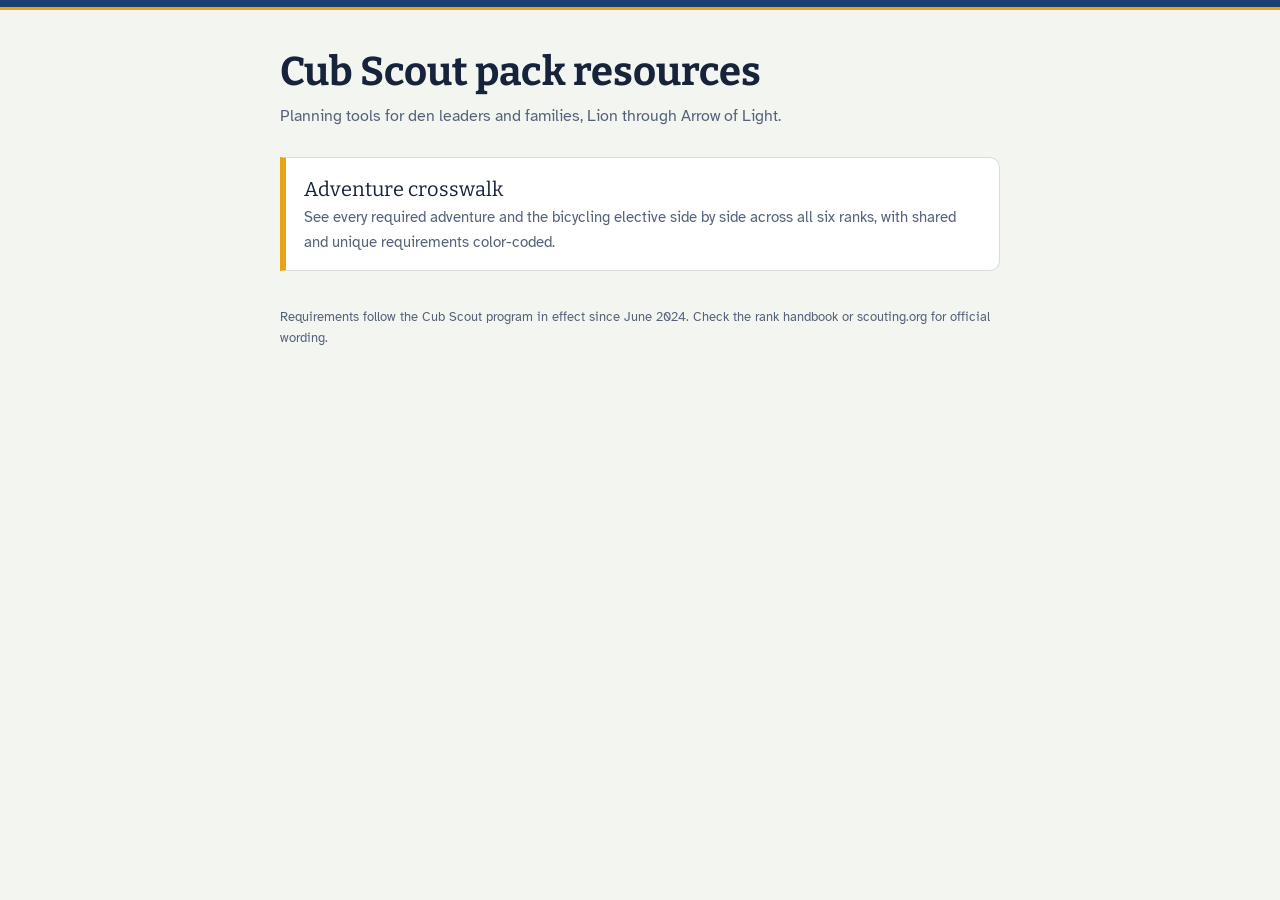
==== index.html @ 6aa800fe "first commit" ====
<!DOCTYPE html>
<html lang="en">
<head>
<meta charset="utf-8">
<meta name="viewport" content="width=device-width, initial-scale=1, viewport-fit=cover">
<title>Cub Scout pack resources</title>
<link rel="preconnect" href="https://fonts.googleapis.com">
<link rel="preconnect" href="https://fonts.gstatic.com" crossorigin>
<link href="https://fonts.googleapis.com/css2?family=Bitter:wght@700&family=Atkinson+Hyperlegible:wght@400;700&display=swap" rel="stylesheet">
<style>
:root{color-scheme:light;--bg:#F3F5F1;--panel:#FFFFFF;--ink:#16233A;--muted:#55627A;--line:#D9DED6;--strap:#1B3F73;--gold:#E8A317;box-sizing:border-box;padding-top:env(safe-area-inset-top,0px);padding-bottom:env(safe-area-inset-bottom,0px)}
@media (prefers-color-scheme: dark){:root{color-scheme:dark;--bg:#0F1726;--panel:#16213A;--ink:#EEF1F6;--muted:#A8B3C7;--line:#2A3654;--strap:#0A2448;--gold:#F0B437}}
*,*::before,*::after{box-sizing:inherit}
body{margin:0;background:var(--bg);color:var(--ink);font-family:"Atkinson Hyperlegible",system-ui,-apple-system,"Segoe UI",sans-serif;line-height:1.55}
.band{height:10px;background:var(--strap);border-bottom:3px solid var(--gold)}
.wrap{max-width:760px;margin:0 auto;padding:40px 20px 56px}
h1{font-family:Bitter,Georgia,serif;font-size:clamp(28px,4.4vw,40px);line-height:1.1;margin:0 0 10px}
.lede{color:var(--muted);margin:0 0 28px;max-width:60ch}
ul{list-style:none;margin:0;padding:0;display:grid;gap:12px}
a.card{display:block;background:var(--panel);border:1px solid var(--line);border-left:6px solid var(--gold);border-radius:0 10px 10px 0;padding:16px 18px;color:inherit;text-decoration:none}
a.card:hover{border-color:var(--strap);border-left-color:var(--gold)}
a.card:focus-visible{outline:3px solid var(--gold);outline-offset:2px}
.t{font-family:Bitter,Georgia,serif;font-size:20px;display:block}
.d{color:var(--muted);font-size:15px}
footer{color:var(--muted);font-size:13px;margin-top:36px}
</style>
</head>
<body>
<div class="band"></div>
<main class="wrap">
  <h1>Cub Scout pack resources</h1>
  <p class="lede">Planning tools for den leaders and families, Lion through Arrow of Light.</p>
  <ul>
    <li><a class="card" href="adventure-crosswalk/"><span class="t">Adventure crosswalk</span><span class="d">See every required adventure and the bicycling elective side by side across all six ranks, with shared and unique requirements color-coded.</span></a></li>
  </ul>
  <footer>Requirements follow the Cub Scout program in effect since June 2024. Check the rank handbook or scouting.org for official wording.</footer>
</main>
</body>
</html>
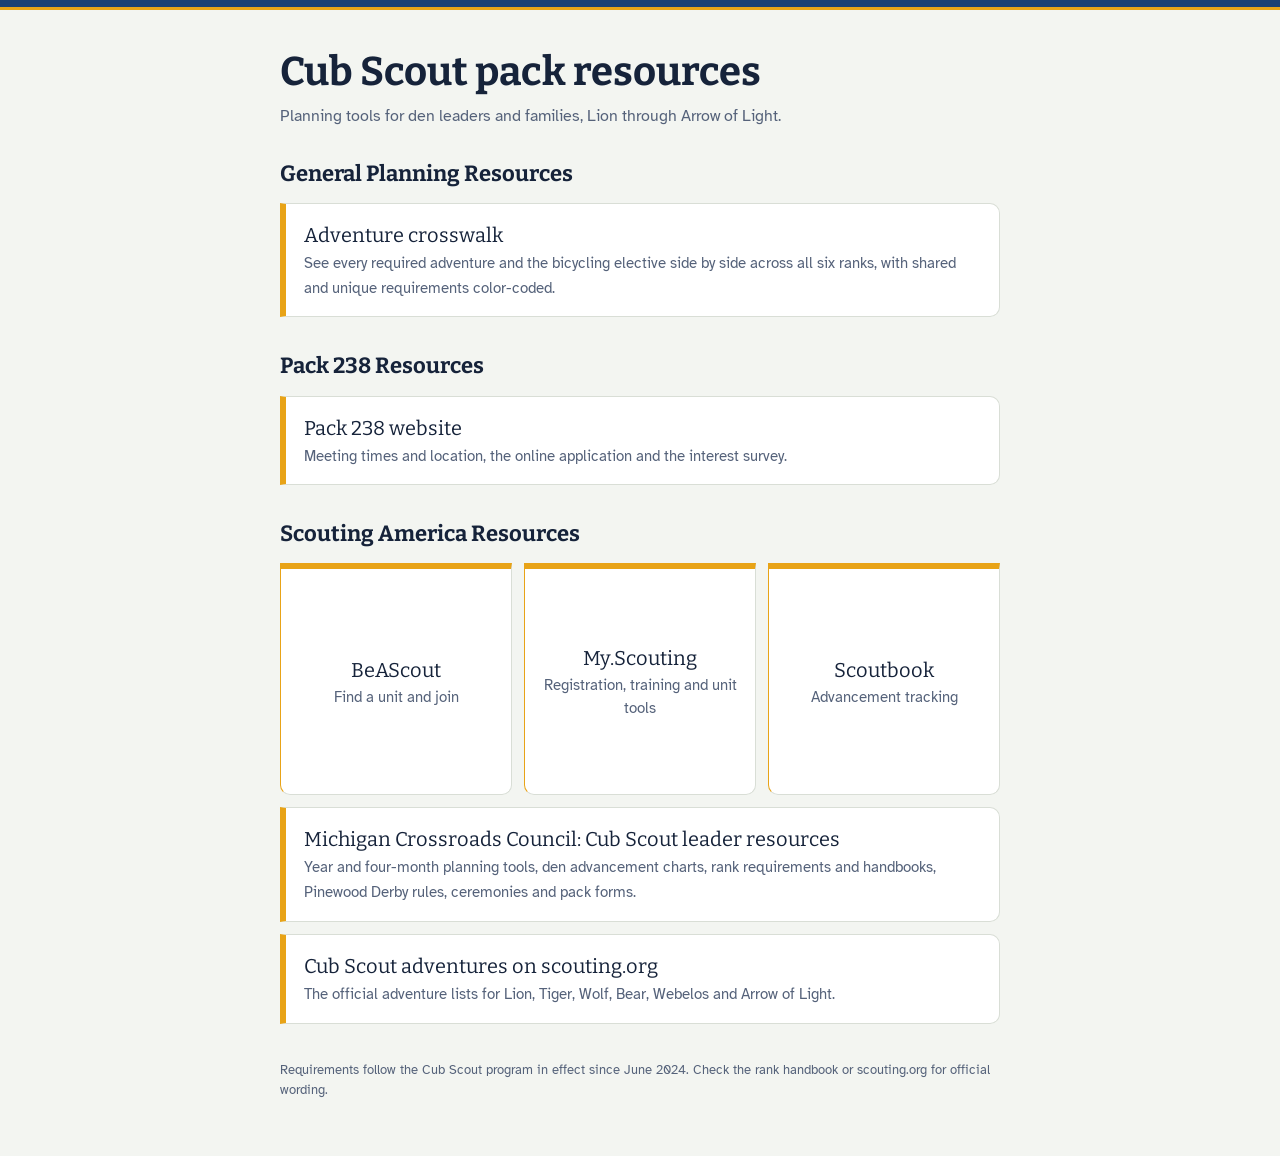
==== commit 95394a9c: "Link to outside resources" ====
--- a/index.html
+++ b/index.html
@@ -22,6 +22,13 @@
 a.card:focus-visible{outline:3px solid var(--gold);outline-offset:2px}
 .t{font-family:Bitter,Georgia,serif;font-size:20px;display:block}
 .d{color:var(--muted);font-size:15px}
+h2{font-family:Bitter,Georgia,serif;font-size:22px;margin:32px 0 12px}
+h2:first-of-type{margin-top:0}
+ul.tiles{grid-template-columns:repeat(3,1fr)}
+a.tile{display:flex;flex-direction:column;justify-content:center;aspect-ratio:1;border-left-width:1px;border-top:6px solid var(--gold);border-radius:0 0 10px 10px;text-align:center}
+a.tile:hover{border-top-color:var(--gold)}
+a.tile .t{font-size:clamp(15px,3.6vw,20px);overflow-wrap:anywhere}
+@media (max-width:420px){ul.tiles{grid-template-columns:1fr}a.tile{aspect-ratio:auto}}
 footer{color:var(--muted);font-size:13px;margin-top:36px}
 </style>
 </head>
@@ -30,8 +37,25 @@
 <main class="wrap">
   <h1>Cub Scout pack resources</h1>
   <p class="lede">Planning tools for den leaders and families, Lion through Arrow of Light.</p>
+  <h2>General Planning Resources</h2>
   <ul>
     <li><a class="card" href="adventure-crosswalk/"><span class="t">Adventure crosswalk</span><span class="d">See every required adventure and the bicycling elective side by side across all six ranks, with shared and unique requirements color-coded.</span></a></li>
+  </ul>
+
+  <h2>Pack 238 Resources</h2>
+  <ul>
+    <li><a class="card" href="https://www.pack238.org" target="_blank" rel="noopener"><span class="t">Pack 238 website</span><span class="d">Meeting times and location, the online application and the interest survey.</span></a></li>
+  </ul>
+
+  <h2>Scouting America Resources</h2>
+  <ul class="tiles">
+    <li><a class="card tile" href="https://beascout.org" target="_blank" rel="noopener"><span class="t">BeAScout</span><span class="d">Find a unit and join</span></a></li>
+    <li><a class="card tile" href="https://my.scouting.org" target="_blank" rel="noopener"><span class="t">My.Scouting</span><span class="d">Registration, training and unit tools</span></a></li>
+    <li><a class="card tile" href="https://scoutbook.scouting.org" target="_blank" rel="noopener"><span class="t">Scoutbook</span><span class="d">Advancement tracking</span></a></li>
+  </ul>
+  <ul style="margin-top:12px">
+    <li><a class="card" href="https://michiganscouting.org/cub-scout-leader-resources/" target="_blank" rel="noopener"><span class="t">Michigan Crossroads Council: Cub Scout leader resources</span><span class="d">Year and four-month planning tools, den advancement charts, rank requirements and handbooks, Pinewood Derby rules, ceremonies and pack forms.</span></a></li>
+    <li><a class="card" href="https://www.scouting.org/programs/cub-scouts/adventures/" target="_blank" rel="noopener"><span class="t">Cub Scout adventures on scouting.org</span><span class="d">The official adventure lists for Lion, Tiger, Wolf, Bear, Webelos and Arrow of Light.</span></a></li>
   </ul>
   <footer>Requirements follow the Cub Scout program in effect since June 2024. Check the rank handbook or scouting.org for official wording.</footer>
 </main>
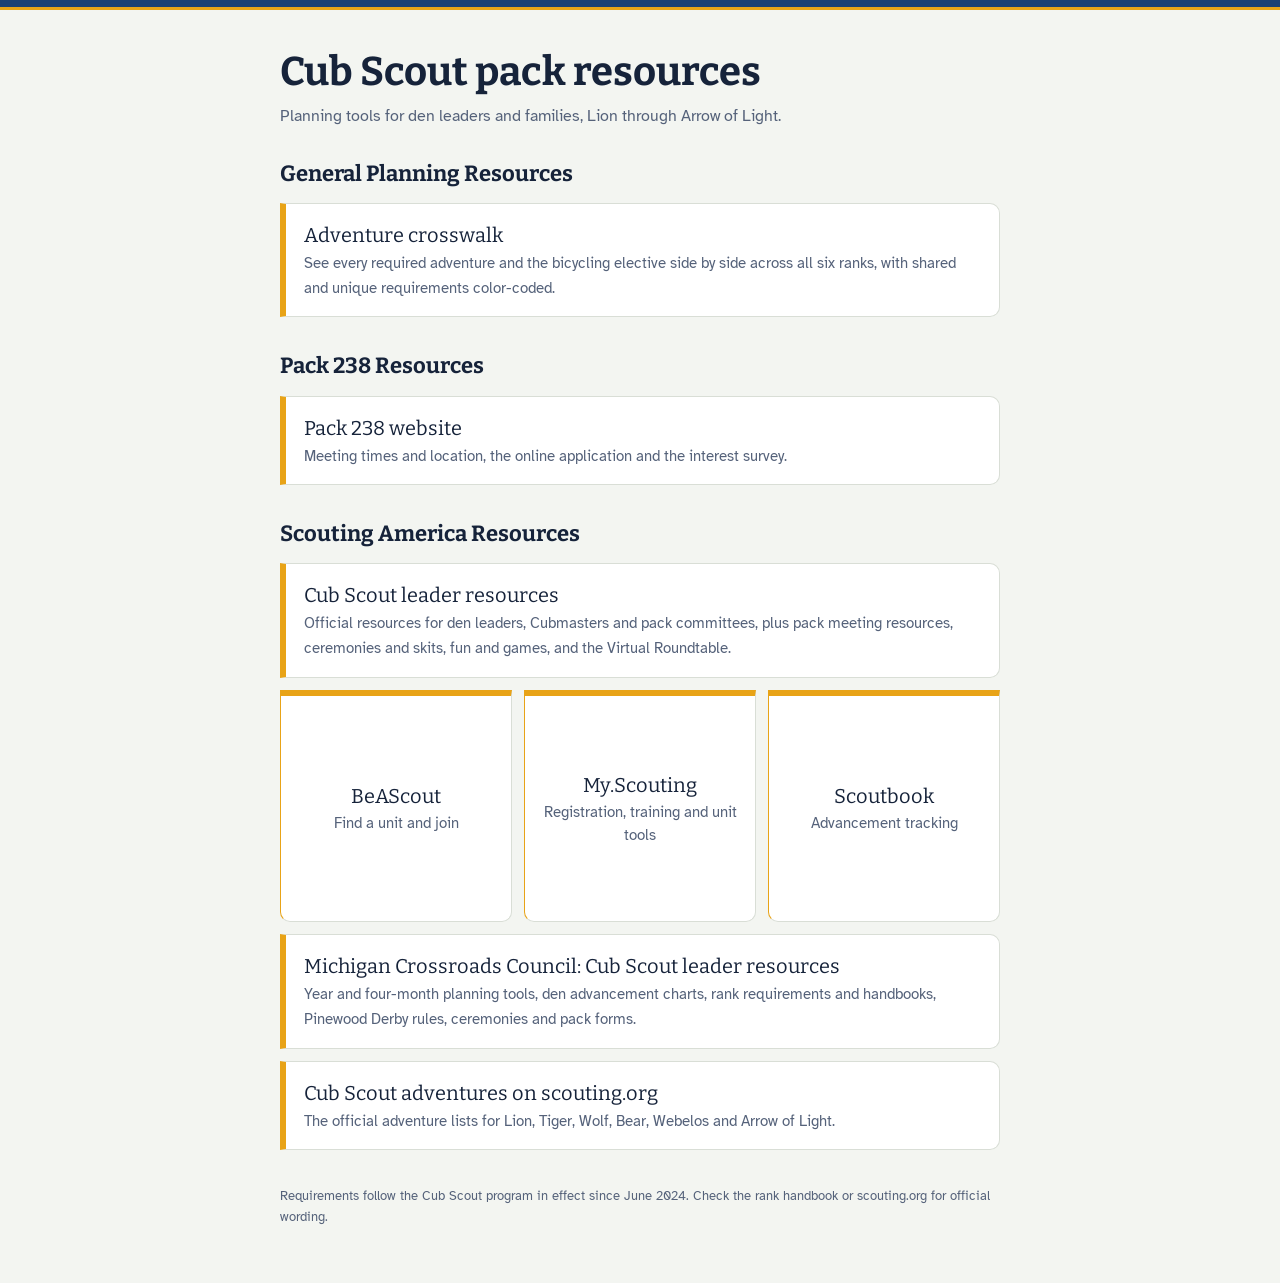
==== commit cf61af85: "Index: add Cub Scout leader resources tile Co-Authored-By: Claude Sonnet 5.5 <noreply@anthropic.com>" ====
--- a/index.html
+++ b/index.html
@@ -4,6 +4,9 @@
 <meta charset="utf-8">
 <meta name="viewport" content="width=device-width, initial-scale=1, viewport-fit=cover">
 <title>Cub Scout pack resources</title>
+<link rel="icon" href="favicon.svg" type="image/svg+xml">
+<link rel="icon" href="favicon.ico" sizes="48x48">
+<link rel="apple-touch-icon" href="apple-touch-icon.png">
 <link rel="preconnect" href="https://fonts.googleapis.com">
 <link rel="preconnect" href="https://fonts.gstatic.com" crossorigin>
 <link href="https://fonts.googleapis.com/css2?family=Bitter:wght@700&family=Atkinson+Hyperlegible:wght@400;700&display=swap" rel="stylesheet">
@@ -48,6 +51,9 @@
   </ul>
 
   <h2>Scouting America Resources</h2>
+  <ul style="margin-bottom:12px">
+    <li><a class="card" href="https://www.scouting.org/programs/cub-scouts/leader-resources/" target="_blank" rel="noopener"><span class="t">Cub Scout leader resources</span><span class="d">Official resources for den leaders, Cubmasters and pack committees, plus pack meeting resources, ceremonies and skits, fun and games, and the Virtual Roundtable.</span></a></li>
+  </ul>
   <ul class="tiles">
     <li><a class="card tile" href="https://beascout.org" target="_blank" rel="noopener"><span class="t">BeAScout</span><span class="d">Find a unit and join</span></a></li>
     <li><a class="card tile" href="https://my.scouting.org" target="_blank" rel="noopener"><span class="t">My.Scouting</span><span class="d">Registration, training and unit tools</span></a></li>
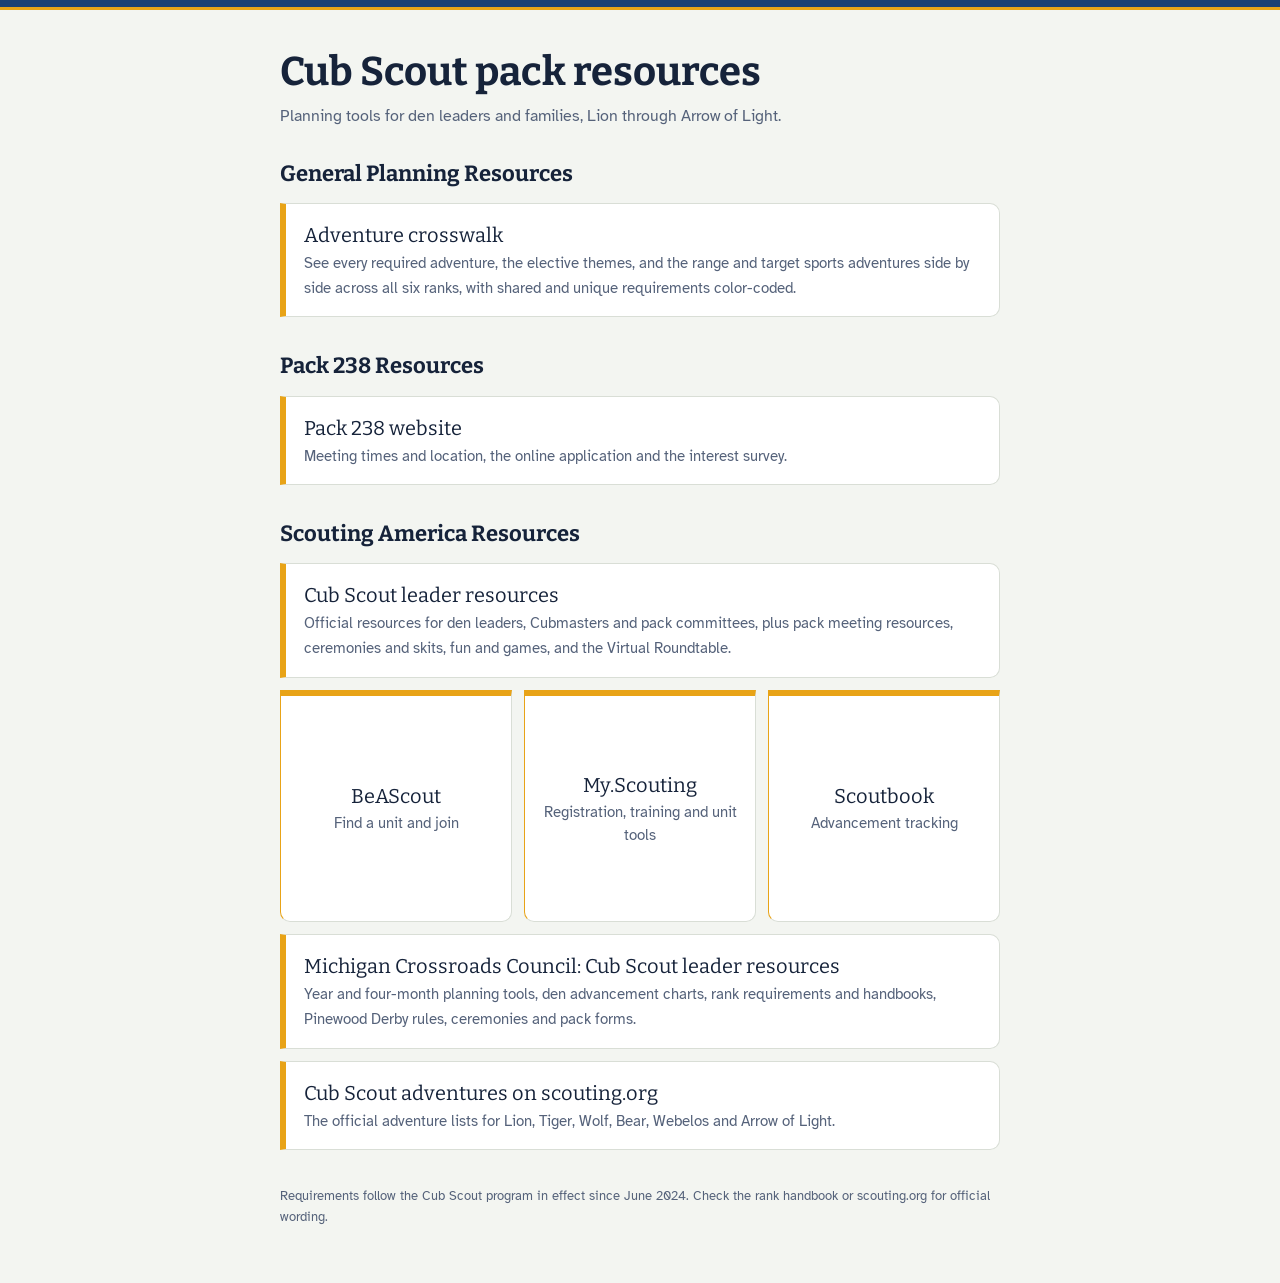
==== commit 7d682bbb: "Crosswalk: add elective themes and range and target sports; save reference PDFs Adds 15 elective the" ====
--- a/index.html
+++ b/index.html
@@ -42,7 +42,7 @@
   <p class="lede">Planning tools for den leaders and families, Lion through Arrow of Light.</p>
   <h2>General Planning Resources</h2>
   <ul>
-    <li><a class="card" href="adventure-crosswalk/"><span class="t">Adventure crosswalk</span><span class="d">See every required adventure and the bicycling elective side by side across all six ranks, with shared and unique requirements color-coded.</span></a></li>
+    <li><a class="card" href="adventure-crosswalk/"><span class="t">Adventure crosswalk</span><span class="d">See every required adventure, the elective themes, and the range and target sports adventures side by side across all six ranks, with shared and unique requirements color-coded.</span></a></li>
   </ul>
 
   <h2>Pack 238 Resources</h2>
